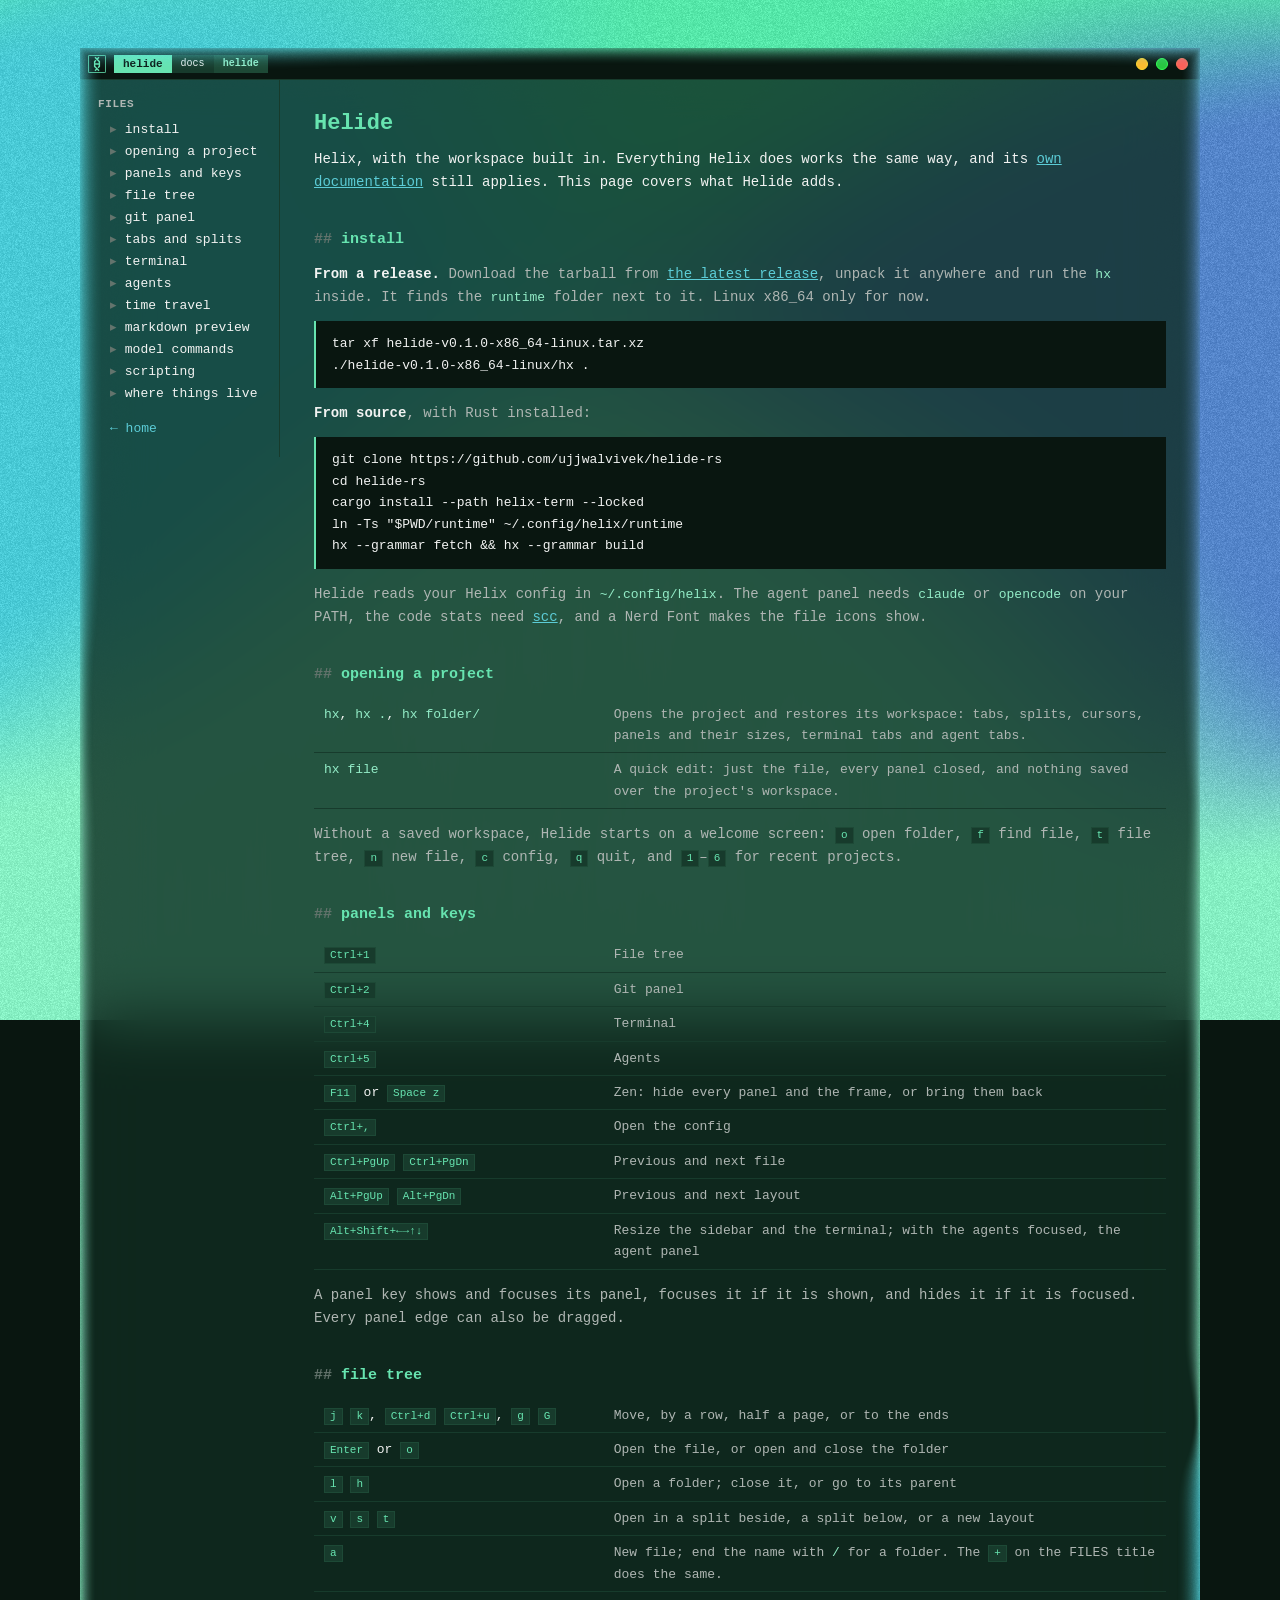
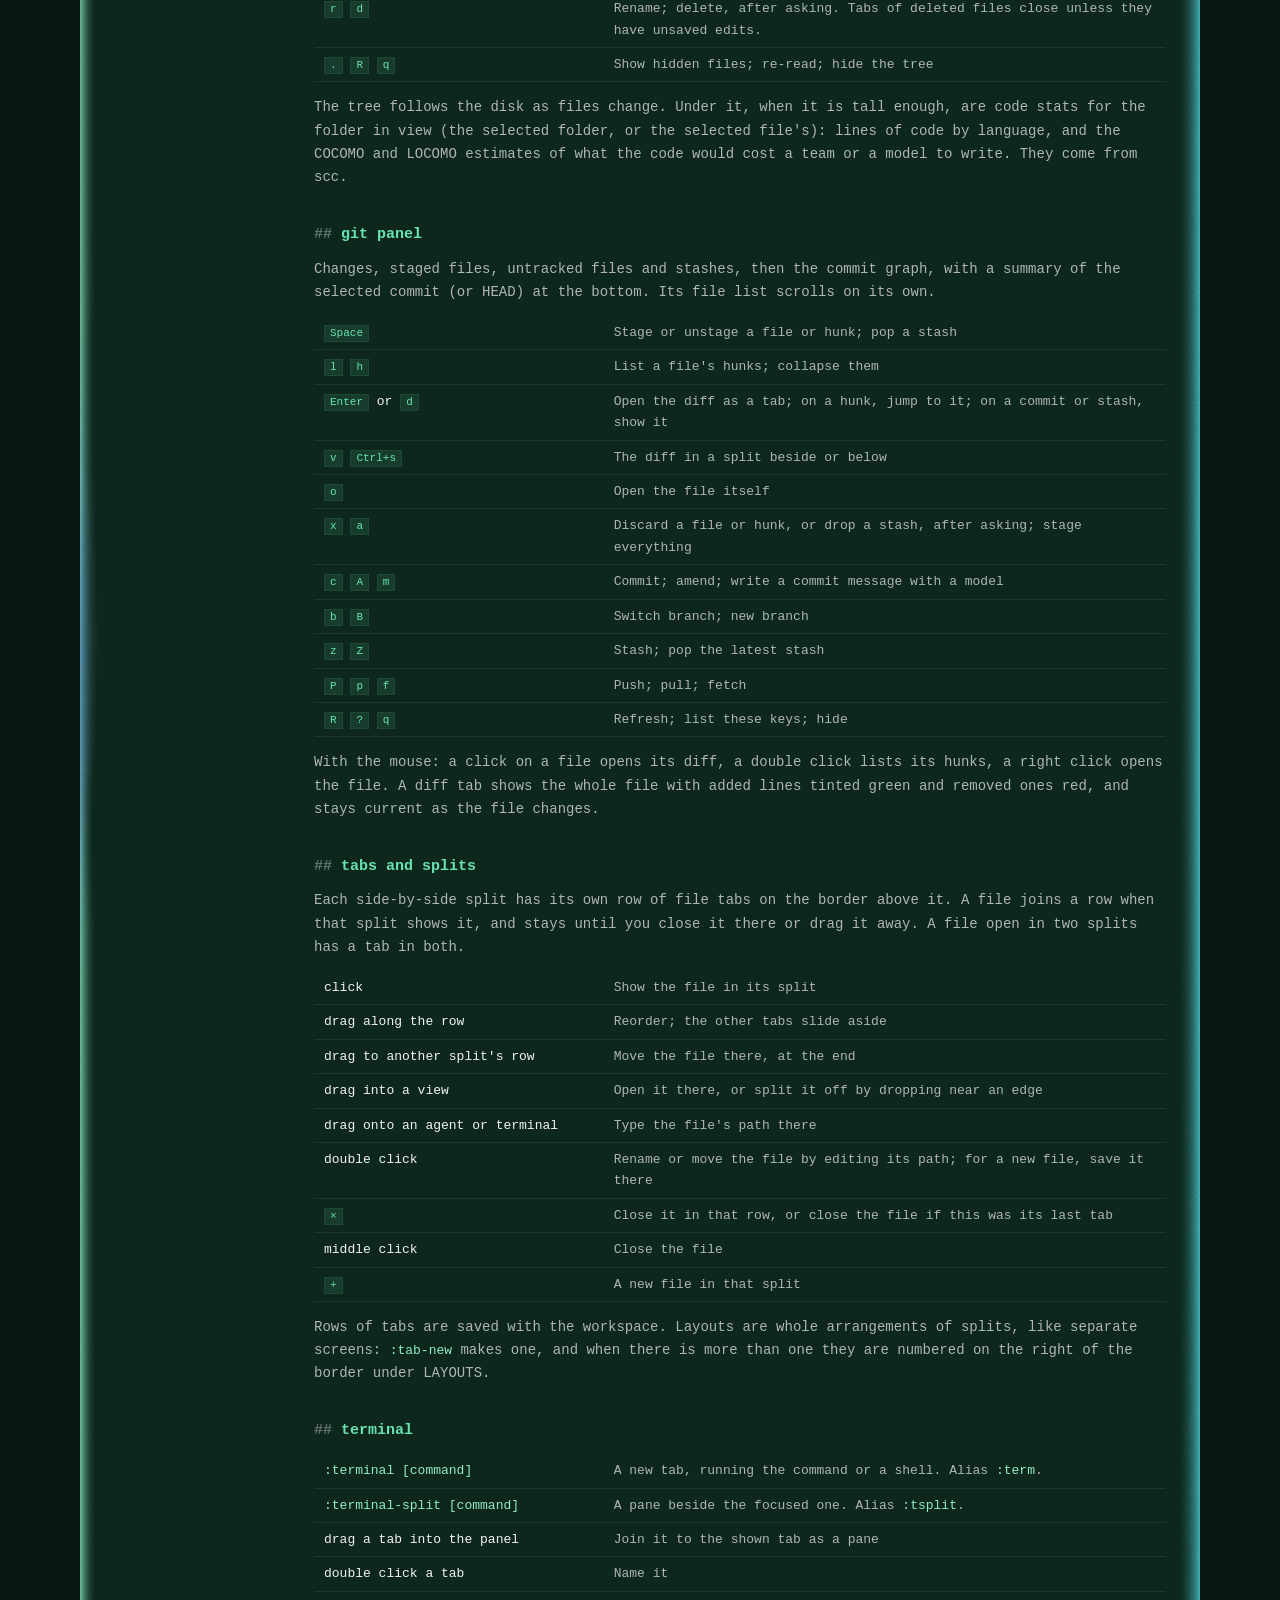
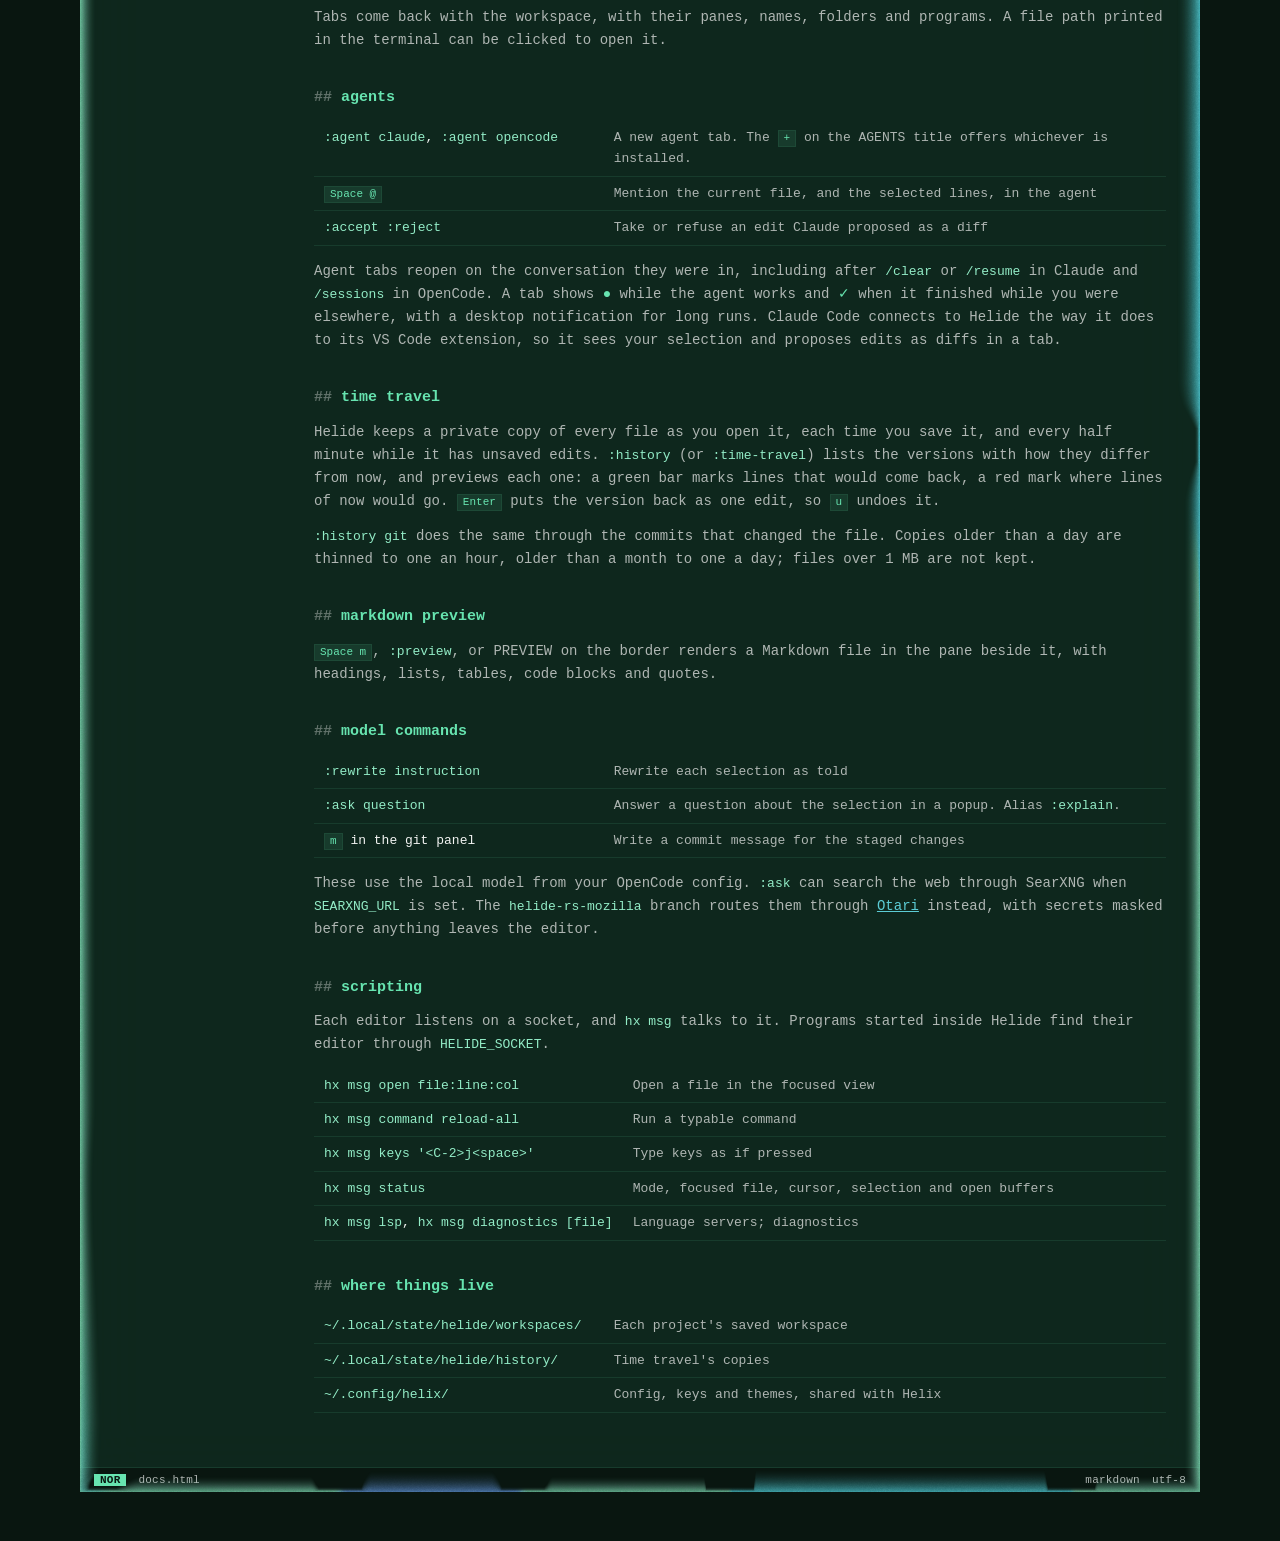
==== www/docs.html @ b482f079 "helide: the website, in Noctalia colours, with docs and the first Helide kept" ====
<!doctype html>
<html lang="en">
    <head>
        <meta charset="utf-8" />
        <meta name="viewport" content="width=device-width, initial-scale=1, viewport-fit=cover" />
        <meta name="theme-color" content="#091610" />
        <meta name="color-scheme" content="dark" />
        <title>Helide | Docs</title>
        <meta name="description" content="How to use Helide: install, the panels and their keys, tabs and splits, terminals, agents, time travel and scripting." />
        <link rel="icon" type="image/svg+xml" href="helide.svg" />
        <link rel="stylesheet" href="styles.css" />
    </head>
    <body class="docs-page">
        <canvas id="bg-shader"></canvas>
        <main class="docs-main">
            <section class="window" id="window">
                <div class="titlebar">
                    <a href="./" class="tb-home"><img class="tb-logo" src="helide.svg" alt="Helide home" /></a>
                    <span class="tb-seg tb-name">helide</span
                    ><span class="tb-seg tb-path">docs</span
                    ><span class="tb-seg tb-branch">helide</span>
                    <span class="lights" aria-hidden="true">
                        <i class="light light-min"></i>
                        <i class="light light-max"></i>
                        <i class="light light-close"></i>
                    </span>
                </div>

                <div class="docs">
                    <nav class="docs-nav" aria-label="Contents">
                        <div class="nav-title">FILES</div>
                        <a href="#install">install</a>
                        <a href="#opening">opening a project</a>
                        <a href="#keys">panels and keys</a>
                        <a href="#tree">file tree</a>
                        <a href="#git">git panel</a>
                        <a href="#tabs">tabs and splits</a>
                        <a href="#terminal">terminal</a>
                        <a href="#agents">agents</a>
                        <a href="#history">time travel</a>
                        <a href="#preview">markdown preview</a>
                        <a href="#models">model commands</a>
                        <a href="#scripting">scripting</a>
                        <a href="#files">where things live</a>
                        <a href="./" class="nav-back">← home</a>
                    </nav>

                    <article class="docs-body">
                        <h1>Helide</h1>
                        <p class="lede">
                            Helix, with the workspace built in. Everything Helix does works the same way, and its
                            <a href="https://docs.helix-editor.com/">own documentation</a> still applies. This page covers what Helide adds.
                        </p>

                        <h2 id="install">install</h2>
                        <p>
                            <strong>From a release.</strong> Download the tarball from
                            <a href="https://github.com/ujjwalvivek/helide-rs/releases/latest">the latest release</a>, unpack it anywhere and run the
                            <code>hx</code> inside. It finds the <code>runtime</code> folder next to it. Linux x86_64 only for now.
                        </p>
                        <pre class="code">tar xf helide-v0.1.0-x86_64-linux.tar.xz
./helide-v0.1.0-x86_64-linux/hx .</pre>
                        <p><strong>From source</strong>, with Rust installed:</p>
                        <pre class="code">git clone https://github.com/ujjwalvivek/helide-rs
cd helide-rs
cargo install --path helix-term --locked
ln -Ts "$PWD/runtime" ~/.config/helix/runtime
hx --grammar fetch &amp;&amp; hx --grammar build</pre>
                        <p>
                            Helide reads your Helix config in <code>~/.config/helix</code>. The agent panel needs <code>claude</code> or
                            <code>opencode</code> on your PATH, the code stats need <a href="https://github.com/boyter/scc">scc</a>, and a Nerd Font
                            makes the file icons show.
                        </p>

                        <h2 id="opening">opening a project</h2>
                        <table>
                            <tr><td><code>hx</code>, <code>hx .</code>, <code>hx folder/</code></td><td>Opens the project and restores its workspace: tabs, splits, cursors, panels and their sizes, terminal tabs and agent tabs.</td></tr>
                            <tr><td><code>hx file</code></td><td>A quick edit: just the file, every panel closed, and nothing saved over the project's workspace.</td></tr>
                        </table>
                        <p>
                            Without a saved workspace, Helide starts on a welcome screen: <kbd>o</kbd> open folder, <kbd>f</kbd> find file,
                            <kbd>t</kbd> file tree, <kbd>n</kbd> new file, <kbd>c</kbd> config, <kbd>q</kbd> quit, and <kbd>1</kbd>–<kbd>6</kbd> for recent projects.
                        </p>

                        <h2 id="keys">panels and keys</h2>
                        <table>
                            <tr><td><kbd>Ctrl+1</kbd></td><td>File tree</td></tr>
                            <tr><td><kbd>Ctrl+2</kbd></td><td>Git panel</td></tr>
                            <tr><td><kbd>Ctrl+4</kbd></td><td>Terminal</td></tr>
                            <tr><td><kbd>Ctrl+5</kbd></td><td>Agents</td></tr>
                            <tr><td><kbd>F11</kbd> or <kbd>Space z</kbd></td><td>Zen: hide every panel and the frame, or bring them back</td></tr>
                            <tr><td><kbd>Ctrl+,</kbd></td><td>Open the config</td></tr>
                            <tr><td><kbd>Ctrl+PgUp</kbd> <kbd>Ctrl+PgDn</kbd></td><td>Previous and next file</td></tr>
                            <tr><td><kbd>Alt+PgUp</kbd> <kbd>Alt+PgDn</kbd></td><td>Previous and next layout</td></tr>
                            <tr><td><kbd>Alt+Shift+←→↑↓</kbd></td><td>Resize the sidebar and the terminal; with the agents focused, the agent panel</td></tr>
                        </table>
                        <p>
                            A panel key shows and focuses its panel, focuses it if it is shown, and hides it if it is focused. Every panel edge
                            can also be dragged.
                        </p>

                        <h2 id="tree">file tree</h2>
                        <table>
                            <tr><td><kbd>j</kbd> <kbd>k</kbd>, <kbd>Ctrl+d</kbd> <kbd>Ctrl+u</kbd>, <kbd>g</kbd> <kbd>G</kbd></td><td>Move, by a row, half a page, or to the ends</td></tr>
                            <tr><td><kbd>Enter</kbd> or <kbd>o</kbd></td><td>Open the file, or open and close the folder</td></tr>
                            <tr><td><kbd>l</kbd> <kbd>h</kbd></td><td>Open a folder; close it, or go to its parent</td></tr>
                            <tr><td><kbd>v</kbd> <kbd>s</kbd> <kbd>t</kbd></td><td>Open in a split beside, a split below, or a new layout</td></tr>
                            <tr><td><kbd>a</kbd></td><td>New file; end the name with <code>/</code> for a folder. The <kbd>+</kbd> on the FILES title does the same.</td></tr>
                            <tr><td><kbd>r</kbd> <kbd>d</kbd></td><td>Rename; delete, after asking. Tabs of deleted files close unless they have unsaved edits.</td></tr>
                            <tr><td><kbd>.</kbd> <kbd>R</kbd> <kbd>q</kbd></td><td>Show hidden files; re-read; hide the tree</td></tr>
                        </table>
                        <p>
                            The tree follows the disk as files change. Under it, when it is tall enough, are code stats for the folder in view
                            (the selected folder, or the selected file's): lines of code by language, and the COCOMO and LOCOMO estimates of what
                            the code would cost a team or a model to write. They come from scc.
                        </p>

                        <h2 id="git">git panel</h2>
                        <p>Changes, staged files, untracked files and stashes, then the commit graph, with a summary of the selected commit (or HEAD) at the bottom. Its file list scrolls on its own.</p>
                        <table>
                            <tr><td><kbd>Space</kbd></td><td>Stage or unstage a file or hunk; pop a stash</td></tr>
                            <tr><td><kbd>l</kbd> <kbd>h</kbd></td><td>List a file's hunks; collapse them</td></tr>
                            <tr><td><kbd>Enter</kbd> or <kbd>d</kbd></td><td>Open the diff as a tab; on a hunk, jump to it; on a commit or stash, show it</td></tr>
                            <tr><td><kbd>v</kbd> <kbd>Ctrl+s</kbd></td><td>The diff in a split beside or below</td></tr>
                            <tr><td><kbd>o</kbd></td><td>Open the file itself</td></tr>
                            <tr><td><kbd>x</kbd> <kbd>a</kbd></td><td>Discard a file or hunk, or drop a stash, after asking; stage everything</td></tr>
                            <tr><td><kbd>c</kbd> <kbd>A</kbd> <kbd>m</kbd></td><td>Commit; amend; write a commit message with a model</td></tr>
                            <tr><td><kbd>b</kbd> <kbd>B</kbd></td><td>Switch branch; new branch</td></tr>
                            <tr><td><kbd>z</kbd> <kbd>Z</kbd></td><td>Stash; pop the latest stash</td></tr>
                            <tr><td><kbd>P</kbd> <kbd>p</kbd> <kbd>f</kbd></td><td>Push; pull; fetch</td></tr>
                            <tr><td><kbd>R</kbd> <kbd>?</kbd> <kbd>q</kbd></td><td>Refresh; list these keys; hide</td></tr>
                        </table>
                        <p>
                            With the mouse: a click on a file opens its diff, a double click lists its hunks, a right click opens the file. A
                            diff tab shows the whole file with added lines tinted green and removed ones red, and stays current as the file changes.
                        </p>

                        <h2 id="tabs">tabs and splits</h2>
                        <p>
                            Each side-by-side split has its own row of file tabs on the border above it. A file joins a row when that split
                            shows it, and stays until you close it there or drag it away. A file open in two splits has a tab in both.
                        </p>
                        <table>
                            <tr><td>click</td><td>Show the file in its split</td></tr>
                            <tr><td>drag along the row</td><td>Reorder; the other tabs slide aside</td></tr>
                            <tr><td>drag to another split's row</td><td>Move the file there, at the end</td></tr>
                            <tr><td>drag into a view</td><td>Open it there, or split it off by dropping near an edge</td></tr>
                            <tr><td>drag onto an agent or terminal</td><td>Type the file's path there</td></tr>
                            <tr><td>double click</td><td>Rename or move the file by editing its path; for a new file, save it there</td></tr>
                            <tr><td><kbd>×</kbd></td><td>Close it in that row, or close the file if this was its last tab</td></tr>
                            <tr><td>middle click</td><td>Close the file</td></tr>
                            <tr><td><kbd>+</kbd></td><td>A new file in that split</td></tr>
                        </table>
                        <p>
                            Rows of tabs are saved with the workspace. Layouts are whole arrangements of splits, like separate screens:
                            <code>:tab-new</code> makes one, and when there is more than one they are numbered on the right of the border under
                            LAYOUTS.
                        </p>

                        <h2 id="terminal">terminal</h2>
                        <table>
                            <tr><td><code>:terminal [command]</code></td><td>A new tab, running the command or a shell. Alias <code>:term</code>.</td></tr>
                            <tr><td><code>:terminal-split [command]</code></td><td>A pane beside the focused one. Alias <code>:tsplit</code>.</td></tr>
                            <tr><td>drag a tab into the panel</td><td>Join it to the shown tab as a pane</td></tr>
                            <tr><td>double click a tab</td><td>Name it</td></tr>
                        </table>
                        <p>
                            Tabs come back with the workspace, with their panes, names, folders and programs. A file path printed in the
                            terminal can be clicked to open it.
                        </p>

                        <h2 id="agents">agents</h2>
                        <table>
                            <tr><td><code>:agent claude</code>, <code>:agent opencode</code></td><td>A new agent tab. The <kbd>+</kbd> on the AGENTS title offers whichever is installed.</td></tr>
                            <tr><td><kbd>Space @</kbd></td><td>Mention the current file, and the selected lines, in the agent</td></tr>
                            <tr><td><code>:accept</code> <code>:reject</code></td><td>Take or refuse an edit Claude proposed as a diff</td></tr>
                        </table>
                        <p>
                            Agent tabs reopen on the conversation they were in, including after <code>/clear</code> or <code>/resume</code> in
                            Claude and <code>/sessions</code> in OpenCode. A tab shows <span class="tone">●</span> while the agent works and
                            <span class="tone">✓</span> when it finished while you were elsewhere, with a desktop notification for long runs.
                            Claude Code connects to Helide the way it does to its VS Code extension, so it sees your selection and proposes
                            edits as diffs in a tab.
                        </p>

                        <h2 id="history">time travel</h2>
                        <p>
                            Helide keeps a private copy of every file as you open it, each time you save it, and every half minute while it
                            has unsaved edits. <code>:history</code> (or <code>:time-travel</code>) lists the versions with how they differ
                            from now, and previews each one: a green bar marks lines that would come back, a red mark where lines of now would
                            go. <kbd>Enter</kbd> puts the version back as one edit, so <kbd>u</kbd> undoes it.
                        </p>
                        <p>
                            <code>:history git</code> does the same through the commits that changed the file. Copies older than a day are
                            thinned to one an hour, older than a month to one a day; files over 1 MB are not kept.
                        </p>

                        <h2 id="preview">markdown preview</h2>
                        <p>
                            <kbd>Space m</kbd>, <code>:preview</code>, or PREVIEW on the border renders a Markdown file in the pane beside it,
                            with headings, lists, tables, code blocks and quotes.
                        </p>

                        <h2 id="models">model commands</h2>
                        <table>
                            <tr><td><code>:rewrite instruction</code></td><td>Rewrite each selection as told</td></tr>
                            <tr><td><code>:ask question</code></td><td>Answer a question about the selection in a popup. Alias <code>:explain</code>.</td></tr>
                            <tr><td><kbd>m</kbd> in the git panel</td><td>Write a commit message for the staged changes</td></tr>
                        </table>
                        <p>
                            These use the local model from your OpenCode config. <code>:ask</code> can search the web through SearXNG when
                            <code>SEARXNG_URL</code> is set. The <code>helide-rs-mozilla</code> branch routes them through
                            <a href="https://otari.ai">Otari</a> instead, with secrets masked before anything leaves the editor.
                        </p>

                        <h2 id="scripting">scripting</h2>
                        <p>Each editor listens on a socket, and <code>hx msg</code> talks to it. Programs started inside Helide find their editor through <code>HELIDE_SOCKET</code>.</p>
                        <table>
                            <tr><td><code>hx msg open file:line:col</code></td><td>Open a file in the focused view</td></tr>
                            <tr><td><code>hx msg command reload-all</code></td><td>Run a typable command</td></tr>
                            <tr><td><code>hx msg keys '&lt;C-2&gt;j&lt;space&gt;'</code></td><td>Type keys as if pressed</td></tr>
                            <tr><td><code>hx msg status</code></td><td>Mode, focused file, cursor, selection and open buffers</td></tr>
                            <tr><td><code>hx msg lsp</code>, <code>hx msg diagnostics [file]</code></td><td>Language servers; diagnostics</td></tr>
                        </table>

                        <h2 id="files">where things live</h2>
                        <table>
                            <tr><td><code>~/.local/state/helide/workspaces/</code></td><td>Each project's saved workspace</td></tr>
                            <tr><td><code>~/.local/state/helide/history/</code></td><td>Time travel's copies</td></tr>
                            <tr><td><code>~/.config/helix/</code></td><td>Config, keys and themes, shared with Helix</td></tr>
                        </table>
                    </article>
                </div>

                <canvas id="rim-shader" aria-hidden="true"></canvas>

                <div class="statusbar">
                    <div class="status-left">
                        <span class="mode">NOR</span>
                        <span class="path">docs.html</span>
                    </div>
                    <div class="status-right">
                        <span>markdown</span>
                        <span>utf-8</span>
                    </div>
                </div>
            </section>
        </main>
        <script src="app.js"></script>
    </body>
</html>
---- www/styles.css ----
:root {
    /* Noctalia: the wallpaper-driven theme Helide's screenshots were taken in. */
    --mantle: #091610;
    --base: #0e251b;
    --surface0: #173b2c;
    --surface1: #1d4936;
    --text: #f2f3f2;
    --subtext: #afb6b3;
    --outline: #64746d;
    --primary: #67e4b0;
    --primary-soft: #93ecc7;
    --secondary: #5cccd6;
    --secondary-soft: #96e2e9;
    --tertiary: #6691cc;
    --error: #fd4663;

    /* Nothing is rounded, in the app or here. The only curves are the three
       window buttons. */
    --radius: 0;

    /* How far in from the window's border its glass rim reaches. The rim is
       painted over the window's own edge and fades to nothing at this depth;
       see background-lite.glsl. */
    --rim: 16px;
}

/* Over everything in the window, and never in the way of the pointer. */
#rim-shader {
    position: absolute;
    inset: 0;
    width: 100%;
    height: 100%;
    z-index: 5;
    pointer-events: none;
}

/* Whatever the shader does not cover. The page is transparent over a canvas, so
   without this anything outside the canvas -- the strips under a phone's status
   bar and toolbar, the rubber-band overscroll, the frame before WebGL has drawn --
   is the browser's default white. */
html {
    background: var(--mantle);
}

/* Taller than the screen on purpose. On a phone 100vh is the viewport with the
   toolbars tucked away, so it is not what is on screen when they are showing, and
   the bars float over the page; the extra runs the shader well past the top and
   bottom so there is no edge to show. The script sizes the drawing to whatever
   this ends up being. */
#bg-shader {
    position: fixed;
    top: -120px;
    left: 0;
    width: 100%;
    height: calc(100% + 240px);
    z-index: -1;
    display: block;
}

* {
    margin: 0;
    padding: 0;
    box-sizing: border-box;
}

body {
    min-height: 100vh;
    min-height: 100dvh;
    display: flex;
    flex-direction: column;
    align-items: center;
    justify-content: center;
    gap: 28px;
    padding: 48px 20px;
    background: transparent;
    color: var(--text);
    font-family: "Cascadia Code", Consolas, "JetBrains Mono", Menlo, monospace;
    -webkit-font-smoothing: antialiased;
}

main {
    width: 100%;
    max-width: 920px;
    display: flex;
    flex-direction: column;
    gap: 40px;
}

.window {
    position: relative;
    background: rgba(17, 44, 33, 0.80);
    border-radius: var(--radius);
    /* Clip rather than hidden: it cuts the same, but is no scroll container, so the docs'
       contents can stay in view while the page scrolls. */
    overflow: hidden;
    overflow: clip;
    backdrop-filter: blur(32px) saturate(1.2);
    -webkit-backdrop-filter: blur(32px) saturate(1.2);
}

.titlebar {
    position: relative;
    z-index: 1;
    display: flex;
    align-items: center;
    height: 32px;
    padding: 0 12px 0 8px;
    border-bottom: 1px solid var(--surface0);
    background: var(--mantle);
}

.tb-logo {
    width: 18px;
    height: 18px;
    margin-right: 8px;
}

/* The project strip: name on the accent, then path, then branch. */
.tb-seg {
    height: 18px;
    padding: 0 9px;
    font-size: 10px;
    line-height: 18px;
    white-space: nowrap;
}
.tb-name {
    background: var(--primary);
    color: var(--mantle);
    font-size: 11px;
    font-weight: 700;
}
.tb-path {
    background: var(--surface0);
    color: var(--text);
    overflow: hidden;
    text-overflow: ellipsis;
}
.tb-branch {
    background: var(--surface1);
    color: var(--primary-soft);
    font-weight: 700;
}

.lights {
    display: flex;
    gap: 8px;
    margin-left: auto;
    padding-left: 12px;
}
.light {
    width: 12px;
    height: 12px;
    border-radius: 50%;
}
.light-min { background: #febc2e; border: 1px solid #FFD92E; }
.light-max { background: #28c840; border: 1px solid #33FF52; }
.light-close { background: #ff5f57; border: 1px solid #FF7557; }

.hero {
    padding: 28px 32px 0px;
    text-align: left;
}

.fetch {
    display: flex;
    align-items: flex-start;
    gap: 22px;
    margin-bottom: 20px;
}

.logo-box {
    flex-shrink: 0;
}

.logo {
    width: 150px;
    height: 150px;
    box-shadow: 0 8px 30px rgba(0, 0, 0, 0.5);
    filter: contrast(1.05);
}

.fetch-info {
    flex: 1;
    min-width: 0;
}

.fetch-text {
    font-family: inherit;
    font-size: 13px;
    line-height: 1.3;
    color: var(--text);
    background: transparent;
    border: none;
    padding: 0;
    overflow: visible;
}

.label { color: var(--primary); font-weight: 700; }
.key { color: var(--secondary); font-weight: 600; }
.val { color: var(--text); opacity: 0.9; }
.tone-soft { color: var(--primary-soft); }
.dim { color: var(--outline); font-size: 12px; }


.prompt {
    display: flex;
    align-items: baseline;
    gap: 8px;
    font-size: 14px;
    color: var(--text);
    margin-bottom: 4px;
}

.chevron {
    color: var(--primary);
    font-weight: 600;
}

.prompt.result {
    margin-bottom: 20px;
}

.result-text {
    color: var(--subtext);
    font-weight: 400;
    line-height: 1.6;
}

/* A key cap, as the app draws its shortcuts. */
kbd {
    padding: 1px 5px 2px;
    border: 1px solid var(--surface1);
    background: var(--surface0);
    color: var(--primary);
    font-family: inherit;
    font-size: 11px;
    white-space: nowrap;
}

.cursor {
    width: 9px;
    height: 16px;
    background: var(--primary);
    animation: blink 1.1s steps(2, start) infinite;
    margin-left: 2px;
    display: inline-block;
    vertical-align: middle;
}

@keyframes blink {
    to { visibility: hidden; }
}

.term-link {
    color: var(--secondary);
    text-decoration: none;
    font-weight: 600;
}
.term-link:hover {
    cursor: pointer;
    text-decoration: underline !important;
}

.layout {
    display: flex;
    gap: 24px;
    align-items: stretch;
    position: relative;
    z-index: 1;
}

.main {
    flex: 1;
    min-width: 0;
}

.sidebar {
    width: 180px;
    flex-shrink: 0;
    padding: 12px 14px;
    display: flex;
    flex-direction: column;
    gap: 10px;
}

.pill {
    display: inline;
    padding: 2px 4px;
    border: 1px solid var(--surface0);
    color: var(--primary-soft);
    text-decoration: none;
    font-size: 13px;
    font-weight: 900;
    letter-spacing: 0.02em;
    background: rgba(255,255,255,0.02);
    transition: background 0.15s ease, border-color 0.15s ease;
}

.hero .palette {
    display: flex;
    gap: 2px;
    width: auto;
    margin: 9px 0 10px;
    padding-top: 0;
}

.hero .palette .swatch {
    width: 14px;
    height: 14px;
    aspect-ratio: auto;
}

.pill:hover {
    border-color: var(--surface0);
    background: rgba(255,255,255,0.06);
}

.statusbar {
    display: flex;
    align-items: center;
    justify-content: space-between;
    padding: 6px 14px;
    border-top: 1px solid var(--surface0);
    background: var(--mantle);
    font-size: 11px;
    color: var(--subtext);
    letter-spacing: 0.02em;
}

.statusbar .status-left,
.statusbar .status-right {
    display: flex;
    gap: 12px;
}

.statusbar .mode {
    color: var(--mantle);
    background: var(--primary);
    padding: 0 6px;
    font-weight: 700;
}

.statusbar .path {
    color: var(--text);
    opacity: 0.7;
}

.download {
    padding: 8px 32px 28px;
}

.showcase {
    flex: 1 1 0%;
    min-height: 150px;
    display: flex;
    flex-direction: column;
    gap: 8px;
}

.carousel-wrap {
    position: relative;
    flex: 1 1 0%;
    min-height: 0;
}

.carousel {
    position: absolute;
    inset: 0;
    overflow: hidden;
    border: 1px solid var(--surface0);
    border-radius: var(--radius);
    background: rgba(9, 22, 16, 0.80);
    cursor: pointer;
    -webkit-mask-image: linear-gradient(
        to bottom,
        transparent,
        #000 34px,
        #000 calc(100% - 34px),
        transparent
    );
    mask-image: linear-gradient(
        to bottom,
        transparent,
        #000 34px,
        #000 calc(100% - 34px),
        transparent
    );
}

.carousel::before,
.carousel::after {
    content: "";
    position: absolute;
    top: 0;
    bottom: 0;
    width: 6px;
    z-index: 1;
    pointer-events: none;
    background-image: linear-gradient(
        to bottom,
        rgba(242, 243, 242, 0.24) 0 6px,
        transparent 6px
    );
    background-size: 6px 13px;
    background-repeat: repeat-y;
    background-position: 0 var(--film, 0px);
}
.carousel::before { left: 6px; }
.carousel::after { right: 6px; }

.carousel-track {
    display: flex;
    flex-direction: column;
    gap: 10px;
    width: 100%;
    padding: 10px 18px;
    will-change: transform;
}

.carousel-track.is-gliding {
    transition: transform 0.4s cubic-bezier(0.22, 1, 0.36, 1);
}

.carousel-slide {
    flex: 0 0 auto;
    width: 100%;
    padding: 0;
    border-width: 1.5px 1.5px 3px 1.5px;
    border-style: solid;
    border-color: rgba(103, 228, 176, 0.45);
    border-radius: var(--radius);
    background: var(--mantle);
    overflow: hidden;
    cursor: zoom-in;
    position: relative;
    display: block;
    transition: border-color 0.15s ease, transform 0.15s ease;
}

.carousel-slide img {
    display: block;
    width: 100%;
    aspect-ratio: 16 / 9;
    object-fit: cover;
}

.carousel-slide:hover {
    border-color: var(--primary);
    transform: translateY(-2px);
}

.carousel-slide:focus-visible {
    outline: 2px solid var(--primary);
    outline-offset: 2px;
}

.slide-caption {
    position: absolute;
    left: 0;
    right: 0;
    bottom: 0;
    padding: 18px 4px 4px;
    font-size: 10px;
    letter-spacing: 0.02em;
    text-transform: uppercase;
    font-weight: 700;
    text-align: right;
    color: var(--text);
    background: linear-gradient(to top, rgba(9, 22, 16, 0.95), transparent);
    opacity: 0;
    transition: opacity 0.15s ease;
}

.carousel-slide:hover .slide-caption,
.carousel-slide:focus-visible .slide-caption {
    opacity: 1;
}

.lightbox[hidden] {
    display: none;
}

.lightbox {
    position: fixed;
    inset: 0;
    z-index: 50;
    display: flex;
    align-items: center;
    justify-content: center;
    padding: 32px 64px;
}

.lightbox-backdrop {
    position: absolute;
    inset: 0;
    background: rgba(9, 22, 16, 0.86);
    backdrop-filter: blur(12px);
    -webkit-backdrop-filter: blur(12px);
    cursor: zoom-out;
    animation: fade-in 0.15s ease;
}

.lightbox-figure {
    position: relative;
    z-index: 1;
    margin: 0;
    max-width: 100%;
    max-height: 100%;
    display: flex;
    flex-direction: column;
    gap: 10px;
}

.lightbox-figure img {
    display: block;
    max-width: 100%;
    max-height: calc(100vh - 110px);
    border: 1px solid var(--surface0);
    border-radius: var(--radius);
    box-shadow: 0 20px 60px rgba(0, 0, 0, 0.6);
    animation: fade-in 0.15s ease;
}

.lightbox-caption {
    display: flex;
    align-items: baseline;
    justify-content: space-between;
    gap: 16px;
    font-size: 11px;
    letter-spacing: 0.06em;
    text-transform: uppercase;
    color: var(--text);
}

.lightbox-index {
    color: var(--primary);
}

.lightbox-nav,
.lightbox-close {
    position: absolute;
    z-index: 2;
    padding: 0;
    border: 1px solid var(--surface0);
    background: rgba(17, 44, 33, 0.85);
    color: var(--text);
    font-family: inherit;
    cursor: pointer;
    transition: color 0.15s ease, border-color 0.15s ease;
}

.lightbox-nav {
    top: 50%;
    transform: translateY(-50%);
    width: 40px;
    height: 56px;
    font-size: 24px;
    line-height: 1;
}

.lightbox-prev {
    left: 8px;
}

.lightbox-next {
    right: 8px;
}

.lightbox-close {
    top: 16px;
    right: 16px;
    width: 34px;
    height: 34px;
    font-size: 20px;
    line-height: 1;
}

.lightbox-nav:hover,
.lightbox-close:hover {
    color: var(--primary);
    border-color: var(--primary);
}

@keyframes fade-in {
    from {
        opacity: 0;
    }
}



.panes {
    padding: 8px 32px 8px;
}

.panes .prompt {
    margin-top: 4px;
}

.panes .prompt.result {
    margin-bottom: 24px;
}


@media (max-width: 860px) {
    main { max-width: 100%; }
}

@media (max-width: 720px) {
    .layout {
        flex-direction: column;
        gap: 0;
    }
    .main {
        min-width: 0;
    }
    .sidebar {
        width: 100%;
        border-left: none;
        padding: 16px 14px;
        flex-direction: row;
        flex-wrap: wrap;
        gap: 8px;
    }
    .logo {
        width: 150px;
        height: 150px;
    }

    .showcase {
        flex: 0 0 100%;
        height: auto;
        display: flex;
        flex-direction: column;
        gap: 8px;
        position: relative;
    }
    .carousel-wrap {
        order: 2;
        flex: 0 0 auto;
        height: 128px;
        margin-top: 4px;
    }
    .carousel {
        -webkit-mask-image: linear-gradient(
            to right,
            transparent,
            #000 32px,
            #000 calc(100% - 32px),
            transparent
        );
        mask-image: linear-gradient(
            to right,
            transparent,
            #000 32px,
            #000 calc(100% - 32px),
            transparent
        );
    }
    .carousel::before,
    .carousel::after {
        top: auto;
        bottom: auto;
        left: 0;
        right: 0;
        width: auto;
        height: 6px;
        background-image: linear-gradient(
            to right,
            rgba(242, 243, 242, 0.24) 0 6px,
            transparent 6px
        );
        background-size: 13px 6px;
        background-repeat: repeat-x;
        background-position: var(--film, 0px) 0;
    }
    .carousel::before { top: 6px; left: 0; }
    .carousel::after { bottom: 6px; right: 0; }

    .carousel-track {
        flex-direction: row;
        align-items: center;
        width: max-content;
        height: 100%;
        padding: 18px 0;
    }
    .carousel-slide {
        flex: 0 0 auto;
        width: auto;
        height: 100%;
    }
    .carousel-slide img {
        height: 100%;
        width: auto;
        aspect-ratio: 16 / 9;
    }
}

@media (max-width: 480px) {
    body {
        padding: 24px 12px;
        gap: 16px;
    }
    .hero {
        padding: 24px 16px 0;
    }
    .logo {
        width: 100px;
        height: 100px;
    }
    .fetch {
        flex-direction: column;
        align-items: flex-start;
        gap: 16px;
        text-align: left;
    }
    .fetch-info {
        text-align: left;
    }
    .fetch-text {
        text-align: left;
    }
    .panes {
        padding: 8px 16px 8px;
    }
    .showcase {
        flex: 0 0 100%;
        height: auto;
    }
    .carousel-wrap {
        flex: 0 0 148px;
        height: 148px;
    }
    .lightbox {
        padding: 20px 16px 68px;
    }
    /* Shrink the image so the nav row below it never overlaps the picture. */
    .lightbox-figure img {
        max-height: calc(100vh - 150px);
    }
    /* Nav buttons move out of the picture's side margins and dock underneath. */
    .lightbox-nav {
        top: auto;
        bottom: 16px;
        transform: none;
        width: 44px;
        height: 44px;
        font-size: 22px;
    }
    .lightbox-prev {
        left: calc(50% - 56px);
    }
    .lightbox-next {
        right: calc(50% - 56px);
    }
    .download {
        padding: 8px 16px 20px;
    }
    .statusbar {
        min-width: 287px;
        gap: 4px;
        padding: 6px 10px;
    }
}


/* The first Helide, the Windows app: a smaller window under the main one. */
.window-first {
    max-width: 760px;
    width: 100%;
    align-self: center;
}

.tb-note {
    margin-left: auto;
    font-size: 11px;
    color: var(--subtext);
    letter-spacing: 0.04em;
}

.first {
    display: flex;
    gap: 28px;
    padding: 24px 28px 20px;
    position: relative;
    z-index: 1;
}

.first-fetch {
    flex-shrink: 0;
}

.first-body {
    flex: 1;
    min-width: 0;
    display: flex;
    flex-direction: column;
    gap: 10px;
}

.first-body .result-text {
    font-size: 13px;
    margin-bottom: 6px;
}

.first-shots {
    display: grid;
    grid-template-columns: repeat(3, 1fr);
    gap: 8px;
    margin-bottom: 8px;
}

.first-shots button {
    padding: 0;
    border: 1px solid var(--surface0);
    background: var(--mantle);
    cursor: zoom-in;
    transition: border-color 0.15s ease, transform 0.15s ease;
}

.first-shots button:hover {
    border-color: var(--primary);
    transform: translateY(-2px);
}

.first-shots img {
    display: block;
    width: 100%;
    aspect-ratio: 16 / 9;
    object-fit: cover;
}

@media (max-width: 720px) {
    .first {
        flex-direction: column;
        gap: 16px;
        padding: 20px 16px;
    }
    .tb-note {
        display: none;
    }
}


/* Docs: the same window, wider, with the contents as a file tree on the left. */
.docs-main {
    max-width: 1120px;
}

.tb-home {
    display: flex;
}

.docs {
    display: flex;
    position: relative;
    z-index: 1;
    min-height: 70vh;
}

.docs-nav {
    flex-shrink: 0;
    width: 200px;
    padding: 18px 0 18px;
    border-right: 1px solid var(--surface0);
    display: flex;
    flex-direction: column;
    position: sticky;
    top: 16px;
    align-self: flex-start;
    font-size: 13px;
}

.nav-title {
    padding: 0 18px 8px;
    font-size: 11px;
    font-weight: 700;
    letter-spacing: 0.06em;
    color: var(--subtext);
}

.docs-nav a {
    padding: 3px 18px 3px 28px;
    color: var(--text);
    text-decoration: none;
    border-left: 2px solid transparent;
}

.docs-nav a::before {
    content: "▸ ";
    color: var(--outline);
}

.docs-nav a:hover,
.docs-nav a.here {
    background: var(--surface0);
    border-left-color: var(--primary);
    color: var(--primary);
}

.docs-nav .nav-back {
    margin-top: 14px;
    color: var(--secondary);
}

.docs-nav .nav-back::before {
    content: "";
}

.docs-body {
    flex: 1;
    min-width: 0;
    padding: 26px 34px 40px;
    font-size: 14px;
    line-height: 1.65;
    color: var(--subtext);
}

.docs-body h1 {
    font-size: 22px;
    color: var(--primary);
    margin-bottom: 6px;
}

.docs-body h2 {
    margin: 34px 0 10px;
    font-size: 15px;
    color: var(--primary);
    scroll-margin-top: 16px;
}

.docs-body h2::before {
    content: "## ";
    color: var(--outline);
}

.docs-body p {
    margin: 0 0 12px;
}

.docs-body .lede {
    color: var(--text);
}

.docs-body strong {
    color: var(--text);
}

.docs-body a {
    color: var(--secondary);
}

.docs-body code {
    color: var(--primary-soft);
    font-family: inherit;
    font-size: 13px;
}

.docs-body .tone {
    color: var(--primary);
}

.docs-body .code {
    margin: 0 0 14px;
    padding: 12px 16px;
    background: var(--mantle);
    border-left: 2px solid var(--primary);
    color: var(--text);
    font-family: inherit;
    font-size: 13px;
    overflow-x: auto;
}

.docs-body table {
    width: 100%;
    border-collapse: collapse;
    margin: 0 0 14px;
    font-size: 13px;
}

.docs-body td {
    padding: 6px 10px;
    border-bottom: 1px solid var(--surface0);
    vertical-align: top;
}

.docs-body td:first-child {
    width: 34%;
    color: var(--text);
    white-space: nowrap;
}

@media (max-width: 760px) {
    .docs {
        flex-direction: column;
    }
    .docs-nav {
        position: static;
        width: 100%;
        border-right: none;
        border-bottom: 1px solid var(--surface0);
        flex-direction: row;
        flex-wrap: wrap;
        padding: 12px;
        gap: 4px;
    }
    .nav-title {
        display: none;
    }
    .docs-nav a {
        padding: 2px 8px;
        border-left: none;
    }
    .docs-body {
        padding: 20px 16px 32px;
    }
    .docs-body td:first-child {
        white-space: normal;
        width: 40%;
    }
}
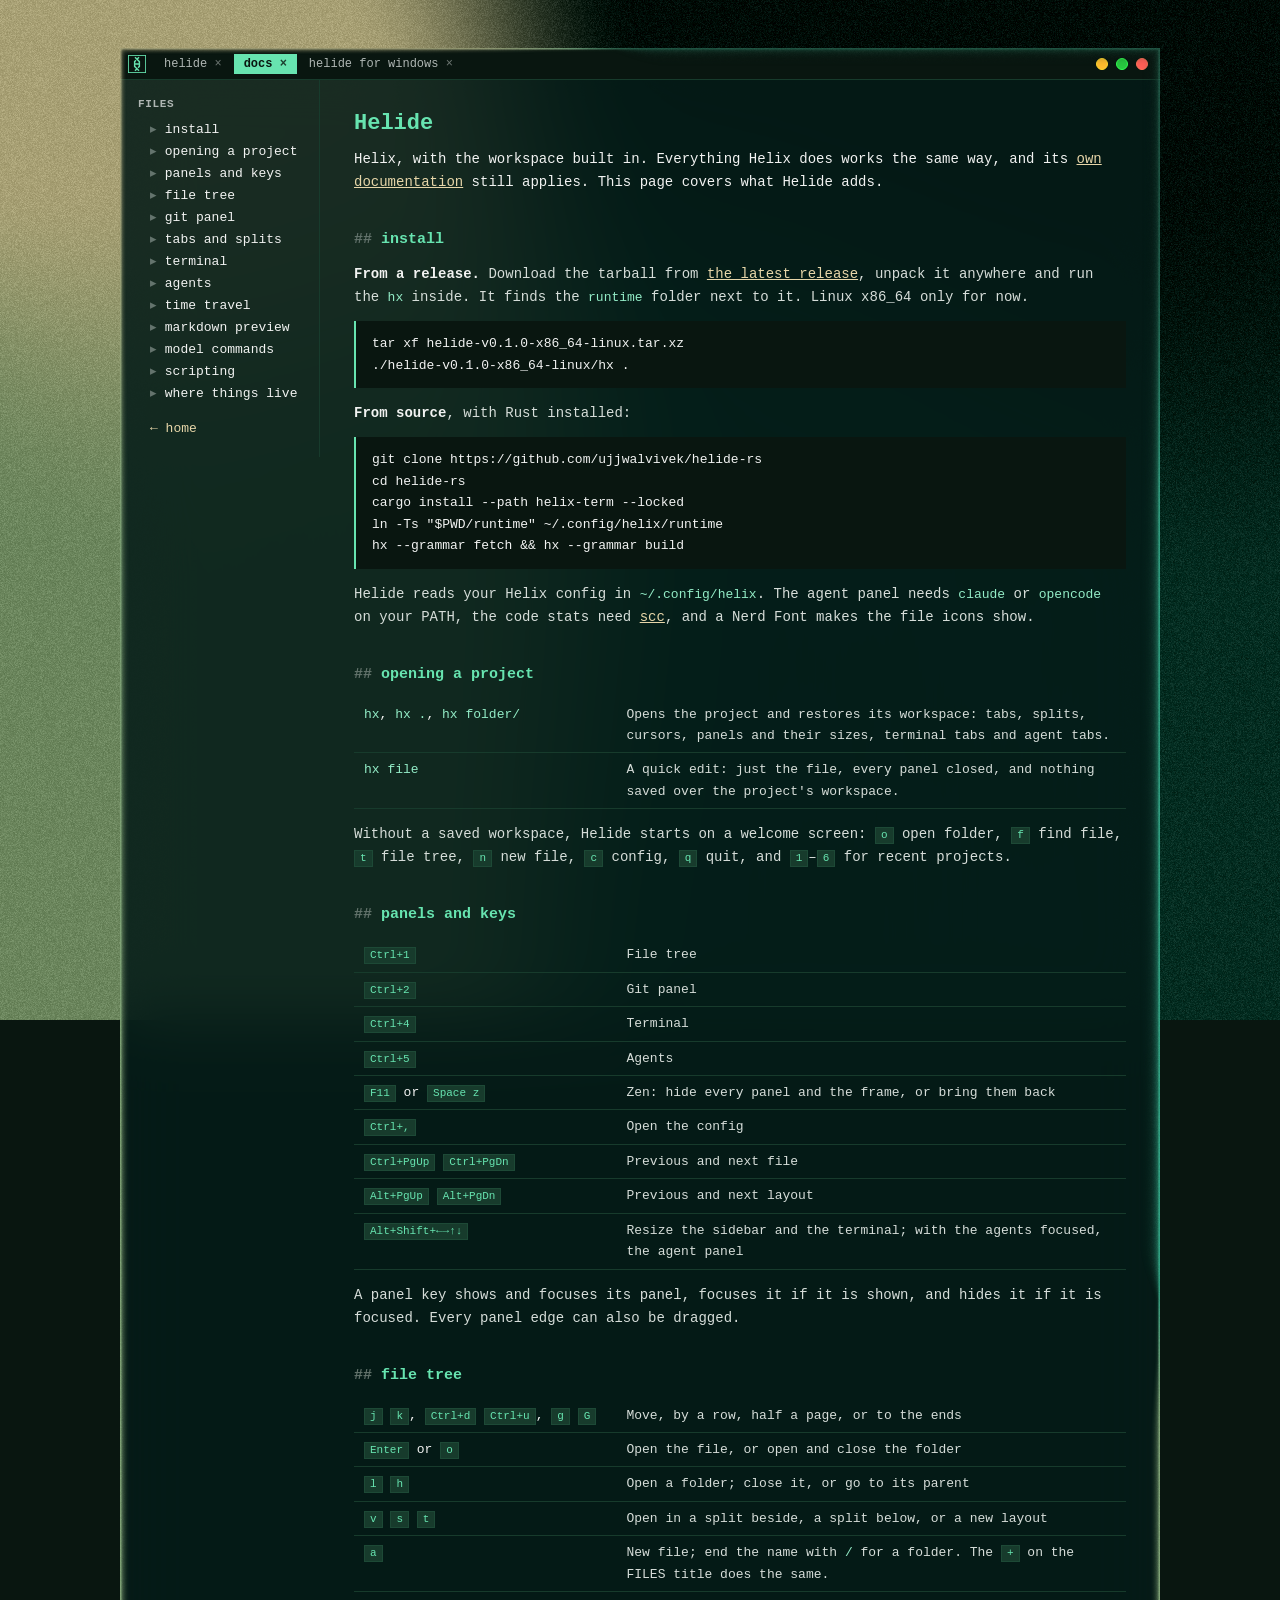
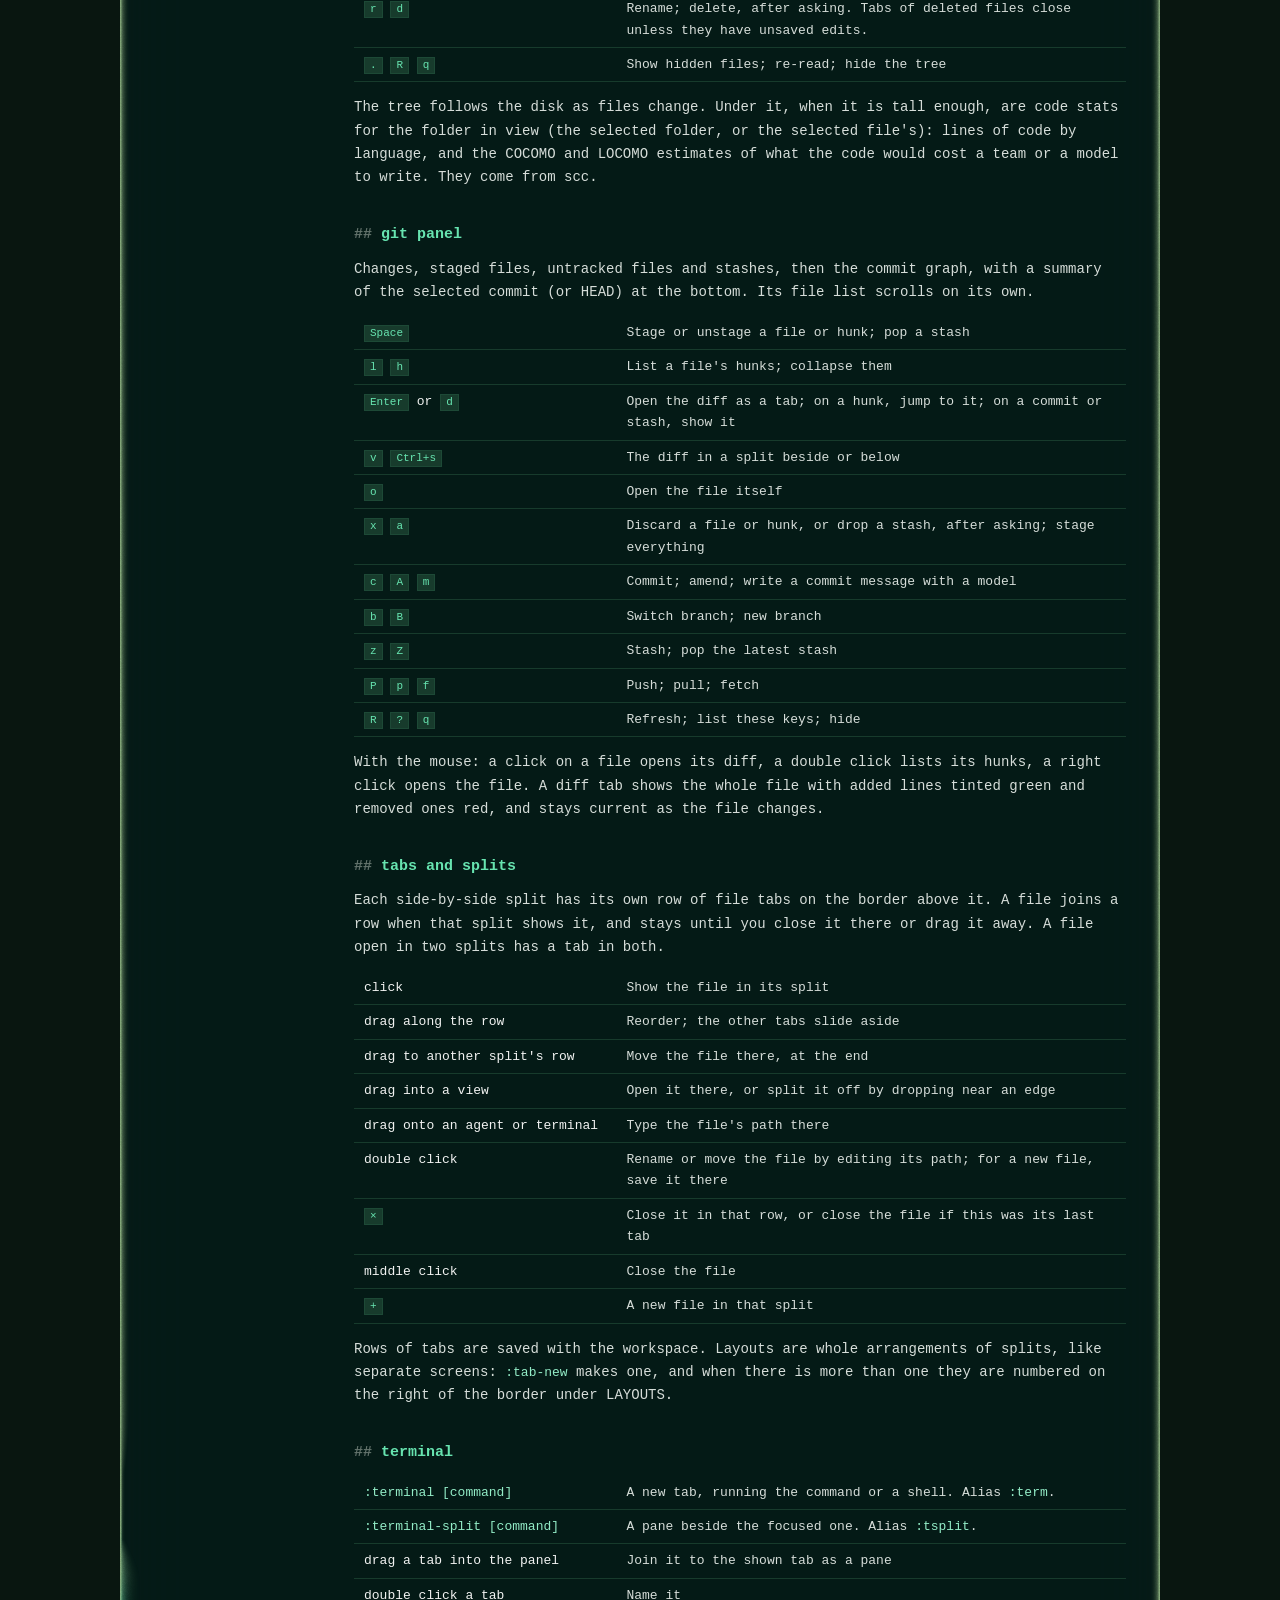
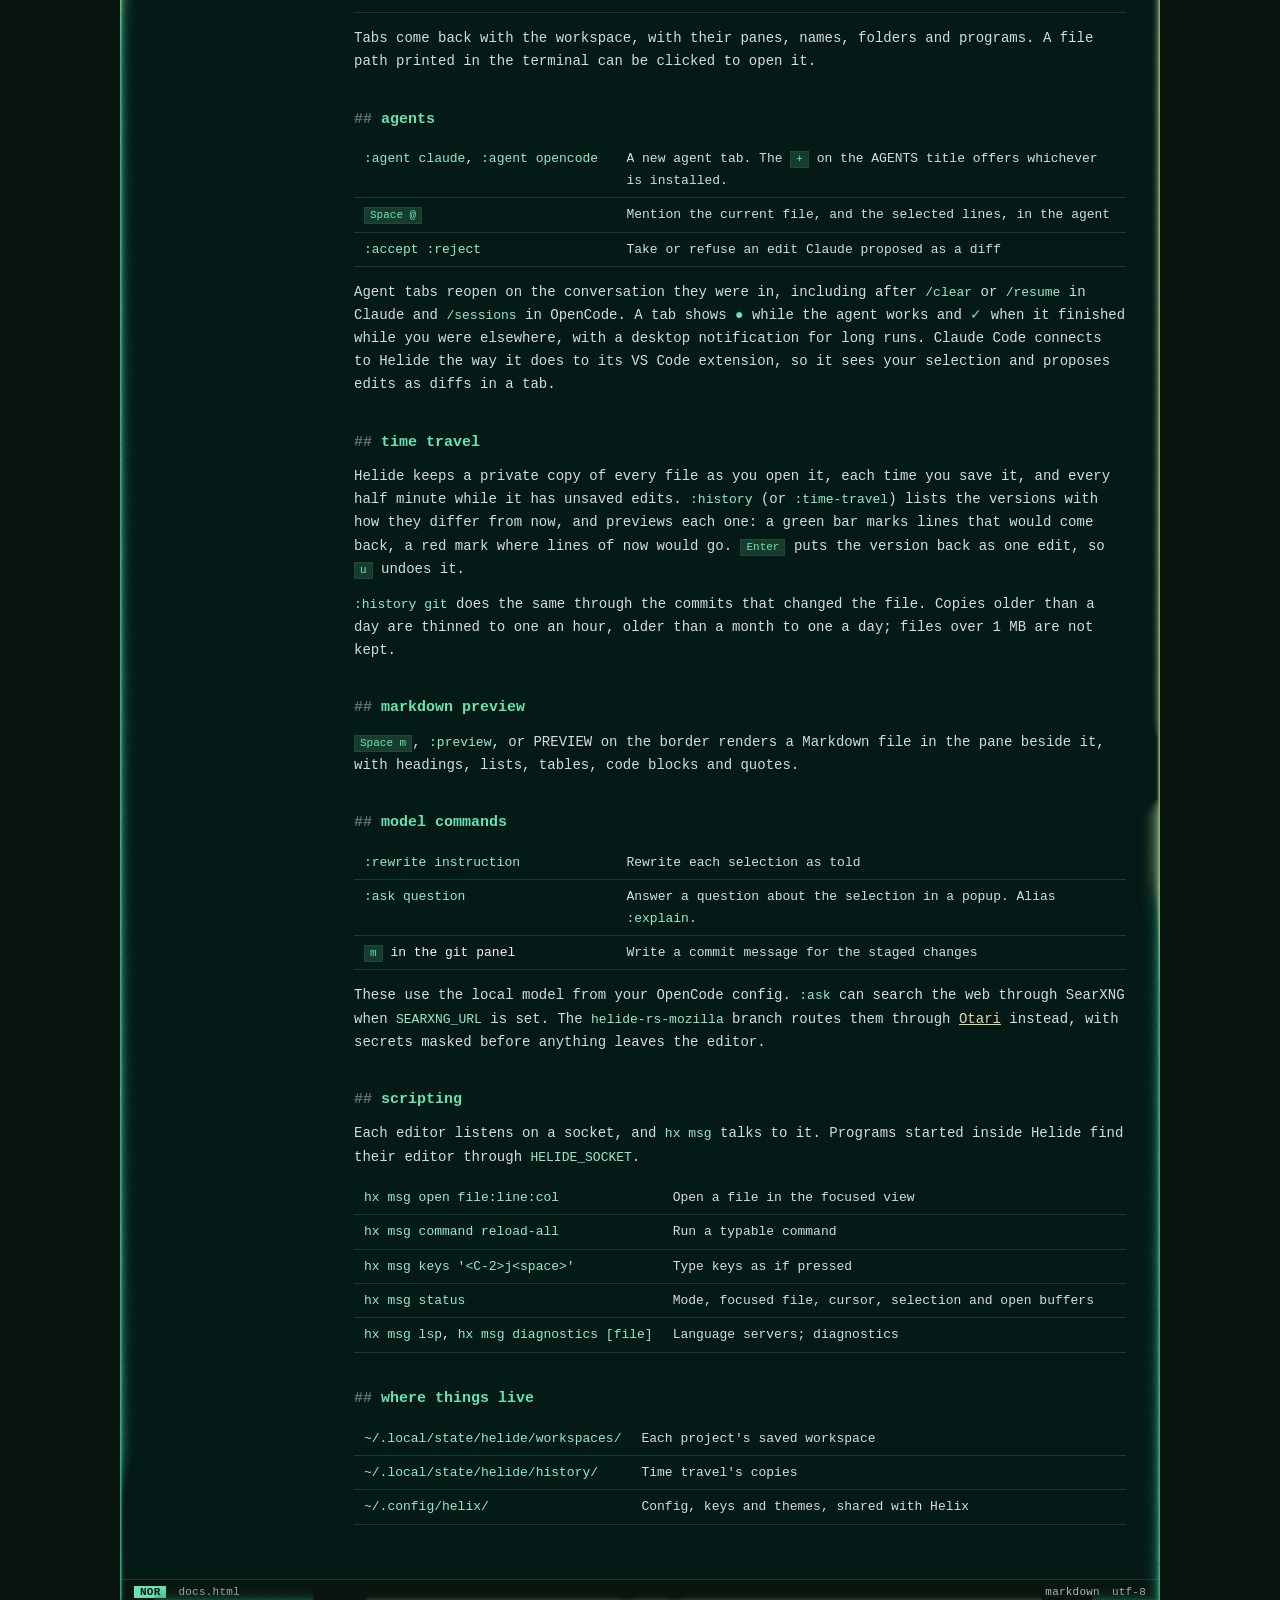
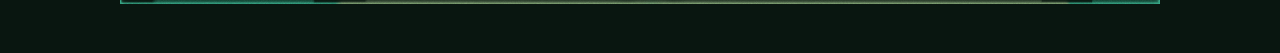
==== commit f9f41c44: "helide: the website, in the wallpaper's colours, with docs and the first Helide kept" ====
--- a/www/docs.html
+++ b/www/docs.html
@@ -15,10 +15,8 @@
         <main class="docs-main">
             <section class="window" id="window">
                 <div class="titlebar">
-                    <a href="./" class="tb-home"><img class="tb-logo" src="helide.svg" alt="Helide home" /></a>
-                    <span class="tb-seg tb-name">helide</span
-                    ><span class="tb-seg tb-path">docs</span
-                    ><span class="tb-seg tb-branch">helide</span>
+                    <a href="./" class="tb-home"><img class="tb-logo" src="helide.svg" alt="Helide" /></a>
+                    <nav class="tb-tabs" aria-label="Pages"><a class="tb-tab" href="./">helide</a><a class="tb-tab here" href="docs.html">docs</a><a class="tb-tab" href="windows.html">helide for windows</a></nav>
                     <span class="lights" aria-hidden="true">
                         <i class="light light-min"></i>
                         <i class="light light-max"></i>
@@ -246,6 +244,19 @@
                 </div>
             </section>
         </main>
+        <div class="lightbox" id="lightbox" hidden>
+            <div class="lightbox-backdrop" data-lightbox-close></div>
+            <button class="lightbox-nav lightbox-prev" id="lightbox-prev" type="button" aria-label="Previous screenshot">&#8249;</button>
+            <figure class="lightbox-figure">
+                <img id="lightbox-img" src="" alt="" />
+                <figcaption class="lightbox-caption">
+                    <span id="lightbox-label"></span>
+                    <span class="lightbox-index" id="lightbox-index"></span>
+                </figcaption>
+            </figure>
+            <button class="lightbox-nav lightbox-next" id="lightbox-next" type="button" aria-label="Next screenshot">&#8250;</button>
+            <button class="lightbox-close" id="lightbox-close" type="button" aria-label="Close screenshot viewer">&times;</button>
+        </div>
         <script src="app.js"></script>
     </body>
 </html>
--- a/www/styles.css
+++ b/www/styles.css
@@ -9,9 +9,11 @@
     --outline: #64746d;
     --primary: #67e4b0;
     --primary-soft: #93ecc7;
-    --secondary: #5cccd6;
-    --secondary-soft: #96e2e9;
-    --tertiary: #6691cc;
+    /* From the wallpaper itself: its cream and sage, for the second accent. */
+    --cream: #e7d6a9;
+    --sage: #a6ba8e;
+    /* Body text: brighter than the theme's muted grey, which washes out on the glass. */
+    --body: #d6ddd9;
     --error: #fd4663;
 
     /* Nothing is rounded, in the app or here. The only curves are the three
@@ -69,7 +71,9 @@
     display: flex;
     flex-direction: column;
     align-items: center;
-    justify-content: center;
+    /* Every page's window starts on the same line and has the same width, so switching tabs
+       changes only what is inside it. */
+    justify-content: flex-start;
     gap: 28px;
     padding: 48px 20px;
     background: transparent;
@@ -80,7 +84,7 @@
 
 main {
     width: 100%;
-    max-width: 920px;
+    max-width: 1040px;
     display: flex;
     flex-direction: column;
     gap: 40px;
@@ -88,7 +92,11 @@
 
 .window {
     position: relative;
-    background: rgba(17, 44, 33, 0.80);
+    min-height: calc(100vh - 96px);
+    min-height: calc(100dvh - 96px);
+    display: flex;
+    flex-direction: column;
+    background: rgba(5, 28, 25, 0.88);
     border-radius: var(--radius);
     /* Clip rather than hidden: it cuts the same, but is no scroll container, so the docs'
        contents can stay in view while the page scrolls. */
@@ -115,6 +123,46 @@
     margin-right: 8px;
 }
 
+/* Tabs in the title bar, drawn like Helide's own: the page you are on is a filled chip, the
+   others muted, each with its close mark. */
+.tb-tabs {
+    display: flex;
+    align-items: center;
+    gap: 2px;
+    min-width: 0;
+    overflow: hidden;
+}
+
+.tb-tab {
+    height: 20px;
+    padding: 0 10px;
+    font-size: 12px;
+    line-height: 20px;
+    white-space: nowrap;
+    color: var(--subtext);
+    text-decoration: none;
+}
+
+.tb-tab::after {
+    content: " ×";
+    opacity: 0.6;
+}
+
+.tb-tab:hover {
+    color: var(--text);
+    background: var(--surface0);
+}
+
+.tb-tab.here {
+    background: var(--primary);
+    color: var(--mantle);
+    font-weight: 700;
+}
+
+.tb-tab.here::after {
+    opacity: 0.8;
+}
+
 /* The project strip: name on the accent, then path, then branch. */
 .tb-seg {
     height: 18px;
@@ -196,7 +244,7 @@
 }
 
 .label { color: var(--primary); font-weight: 700; }
-.key { color: var(--secondary); font-weight: 600; }
+.key { color: var(--sage); font-weight: 600; }
 .val { color: var(--text); opacity: 0.9; }
 .tone-soft { color: var(--primary-soft); }
 .dim { color: var(--outline); font-size: 12px; }
@@ -221,7 +269,7 @@
 }
 
 .result-text {
-    color: var(--subtext);
+    color: var(--body);
     font-weight: 400;
     line-height: 1.6;
 }
@@ -252,7 +300,7 @@
 }
 
 .term-link {
-    color: var(--secondary);
+    color: var(--cream);
     text-decoration: none;
     font-weight: 600;
 }
@@ -262,6 +310,7 @@
 }
 
 .layout {
+    flex: 1;
     display: flex;
     gap: 24px;
     align-items: stretch;
@@ -316,6 +365,8 @@
 }
 
 .statusbar {
+    /* At the bottom of the window, however little the page holds. */
+    margin-top: auto;
     display: flex;
     align-items: center;
     justify-content: space-between;
@@ -806,8 +857,8 @@
 .first-shots {
     display: grid;
     grid-template-columns: repeat(3, 1fr);
-    gap: 8px;
-    margin-bottom: 8px;
+    gap: 10px;
+    margin: 4px 0 8px;
 }
 
 .first-shots button {
@@ -844,7 +895,7 @@
 
 /* Docs: the same window, wider, with the contents as a file tree on the left. */
 .docs-main {
-    max-width: 1120px;
+    max-width: 1040px;
 }
 
 .tb-home {
@@ -900,7 +951,7 @@
 
 .docs-nav .nav-back {
     margin-top: 14px;
-    color: var(--secondary);
+    color: var(--cream);
 }
 
 .docs-nav .nav-back::before {
@@ -913,7 +964,7 @@
     padding: 26px 34px 40px;
     font-size: 14px;
     line-height: 1.65;
-    color: var(--subtext);
+    color: var(--body);
 }
 
 .docs-body h1 {
@@ -947,7 +998,7 @@
 }
 
 .docs-body a {
-    color: var(--secondary);
+    color: var(--cream);
 }
 
 .docs-body code {
